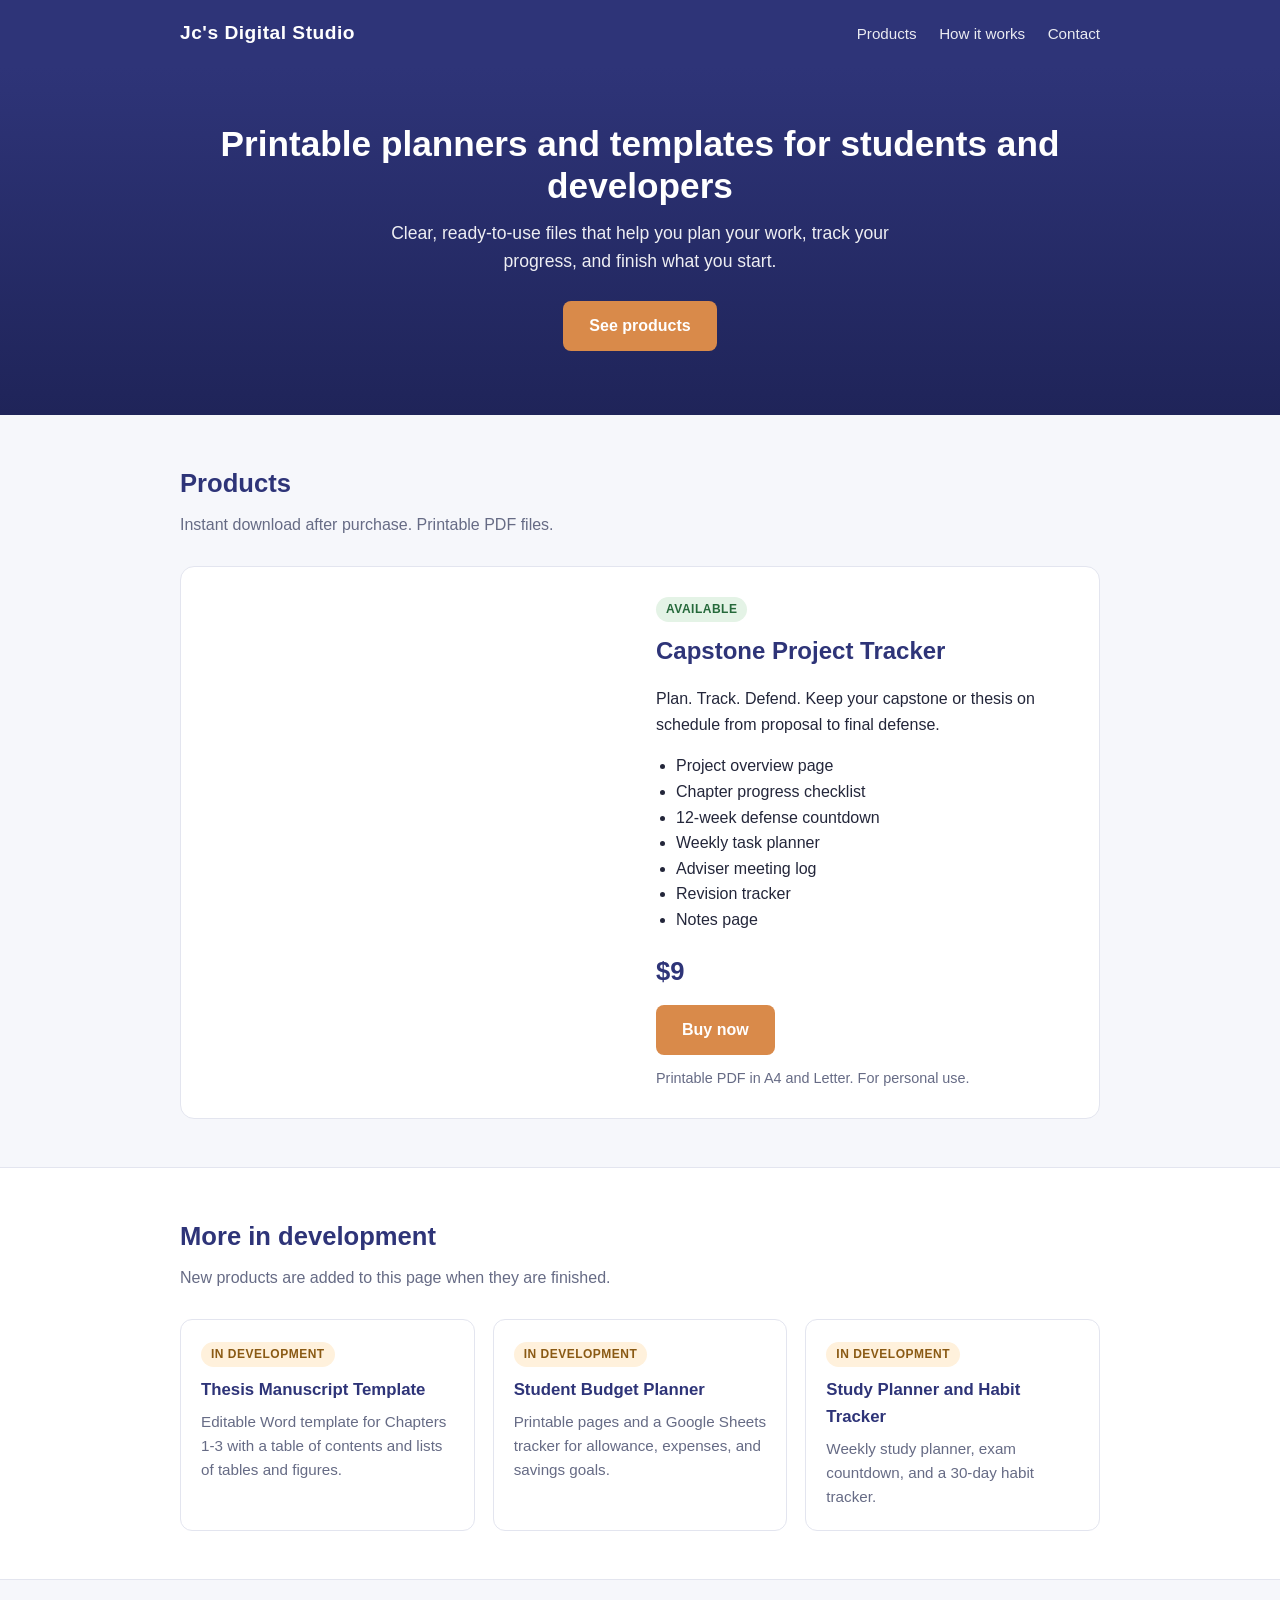
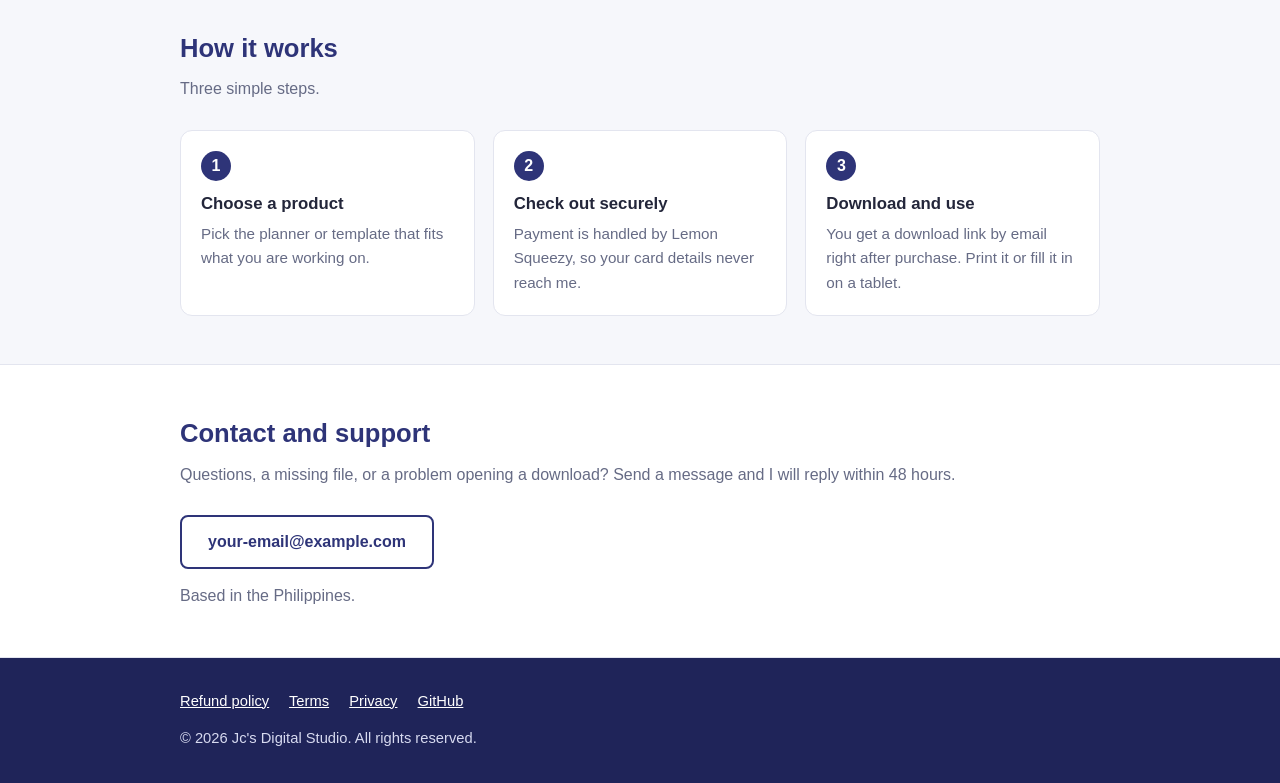
==== Index.html @ c4e35589 "Add initial HTML structure for website This is the initial commit of the Index.html file, which incl" ====
<!DOCTYPE html>
<html lang="en">
<head>
<meta charset="utf-8">
<meta name="viewport" content="width=device-width, initial-scale=1">
<title>Jc's Digital Studio</title>
<meta name="description" content="Printable planners, trackers, and templates for students and developers.">
<style>
  :root {
    --navy: #2e3478;
    --navy-dark: #1f2459;
    --accent: #d98a4a;
    --bg: #f6f7fb;
    --card: #ffffff;
    --text: #23263a;
    --muted: #666b85;
    --line: #e3e5ef;
  }
  * { box-sizing: border-box; }
  body {
    margin: 0;
    font-family: -apple-system, "Segoe UI", Roboto, Helvetica, Arial, sans-serif;
    color: var(--text);
    background: var(--bg);
    line-height: 1.6;
  }
  a { color: var(--navy); }
  .wrap { max-width: 960px; margin: 0 auto; padding: 0 20px; }
  header { background: var(--navy); color: #fff; }
  header .wrap { display: flex; justify-content: space-between; align-items: center; padding: 18px 20px; flex-wrap: wrap; gap: 10px; }
  header .brand { font-weight: 700; font-size: 1.2rem; letter-spacing: .5px; }
  header nav a { color: #fff; text-decoration: none; margin-left: 18px; font-size: .95rem; opacity: .9; }
  header nav a:hover { opacity: 1; text-decoration: underline; }
  .hero { background: linear-gradient(180deg, var(--navy) 0%, var(--navy-dark) 100%); color: #fff; padding: 56px 0 64px; text-align: center; }
  .hero h1 { margin: 0 0 12px; font-size: 2.2rem; line-height: 1.2; }
  .hero p { margin: 0 auto 26px; max-width: 560px; font-size: 1.1rem; opacity: .92; }
  .btn { display: inline-block; background: var(--accent); color: #fff; text-decoration: none; padding: 12px 26px; border-radius: 8px; font-weight: 600; }
  .btn:hover { filter: brightness(1.08); }
  .btn.outline { background: transparent; border: 2px solid var(--navy); color: var(--navy); }
  section { padding: 48px 0; }
  h2 { margin: 0 0 8px; font-size: 1.6rem; color: var(--navy); }
  .sub { color: var(--muted); margin: 0 0 28px; }
  .featured { display: grid; grid-template-columns: 1fr 1fr; gap: 32px; background: var(--card); border: 1px solid var(--line); border-radius: 14px; padding: 28px; align-items: center; }
  .featured img { width: 100%; max-width: 320px; border-radius: 10px; border: 1px solid var(--line); display: block; margin: 0 auto; }
  .badge { display: inline-block; font-size: .75rem; font-weight: 700; letter-spacing: .5px; text-transform: uppercase; padding: 3px 10px; border-radius: 99px; background: #e4f3e6; color: #25693a; margin-bottom: 10px; }
  .badge.dev { background: #fff1dc; color: #8a5a14; }
  .featured h3 { margin: 0 0 8px; font-size: 1.5rem; color: var(--navy); }
  .featured ul { padding-left: 20px; margin: 12px 0 18px; }
  .price { font-size: 1.6rem; font-weight: 700; color: var(--navy); margin: 0 0 14px; }
  .grid { display: grid; grid-template-columns: repeat(auto-fit, minmax(210px, 1fr)); gap: 18px; }
  .card { background: var(--card); border: 1px solid var(--line); border-radius: 12px; padding: 20px; }
  .card h3 { margin: 0 0 6px; font-size: 1.05rem; color: var(--navy); }
  .card p { margin: 0; color: var(--muted); font-size: .95rem; }
  .steps { display: grid; grid-template-columns: repeat(auto-fit, minmax(200px, 1fr)); gap: 18px; counter-reset: step; }
  .step { background: var(--card); border: 1px solid var(--line); border-radius: 12px; padding: 20px; }
  .step::before { counter-increment: step; content: counter(step); display: inline-flex; width: 30px; height: 30px; align-items: center; justify-content: center; border-radius: 50%; background: var(--navy); color: #fff; font-weight: 700; margin-bottom: 10px; }
  .step h3 { margin: 0 0 4px; font-size: 1.05rem; }
  .step p { margin: 0; color: var(--muted); font-size: .95rem; }
  .alt { background: #fff; border-top: 1px solid var(--line); border-bottom: 1px solid var(--line); }
  footer { background: var(--navy-dark); color: #d7daf0; padding: 32px 0; font-size: .92rem; }
  footer a { color: #fff; }
  footer .links a { margin-right: 16px; }
  @media (max-width: 720px) {
    .featured { grid-template-columns: 1fr; padding: 20px; }
    .hero h1 { font-size: 1.7rem; }
  }
</style>
</head>
<body>

<header>
  <div class="wrap">
    <div class="brand">Jc's Digital Studio</div>
    <nav>
      <a href="#products">Products</a>
      <a href="#how">How it works</a>
      <a href="#contact">Contact</a>
    </nav>
  </div>
</header>

<div class="hero">
  <div class="wrap">
    <h1>Printable planners and templates for students and developers</h1>
    <p>Clear, ready-to-use files that help you plan your work, track your progress, and finish what you start.</p>
    <a class="btn" href="#products">See products</a>
  </div>
</div>

<section id="products">
  <div class="wrap">
    <h2>Products</h2>
    <p class="sub">Instant download after purchase. Printable PDF files.</p>

    <div class="featured">
      <div>
        <!-- Replace previews/capstone-cover.png with your exported cover image -->
        <img src="previews/capstone-cover.png" alt="Capstone Project Tracker cover" onerror="this.style.display='none'">
      </div>
      <div>
        <span class="badge">Available</span>
        <h3>Capstone Project Tracker</h3>
        <p>Plan. Track. Defend. Keep your capstone or thesis on schedule from proposal to final defense.</p>
        <ul>
          <li>Project overview page</li>
          <li>Chapter progress checklist</li>
          <li>12-week defense countdown</li>
          <li>Weekly task planner</li>
          <li>Adviser meeting log</li>
          <li>Revision tracker</li>
          <li>Notes page</li>
        </ul>
        <p class="price">$9</p>
        <!-- Replace # with your Lemon Squeezy product link after your store is activated -->
        <a class="btn" href="#" id="buy-capstone">Buy now</a>
        <p style="margin:12px 0 0;color:var(--muted);font-size:.9rem;">Printable PDF in A4 and Letter. For personal use.</p>
      </div>
    </div>
  </div>
</section>

<section class="alt">
  <div class="wrap">
    <h2>More in development</h2>
    <p class="sub">New products are added to this page when they are finished.</p>
    <div class="grid">
      <div class="card">
        <span class="badge dev">In development</span>
        <h3>Thesis Manuscript Template</h3>
        <p>Editable Word template for Chapters 1-3 with a table of contents and lists of tables and figures.</p>
      </div>
      <div class="card">
        <span class="badge dev">In development</span>
        <h3>Student Budget Planner</h3>
        <p>Printable pages and a Google Sheets tracker for allowance, expenses, and savings goals.</p>
      </div>
      <div class="card">
        <span class="badge dev">In development</span>
        <h3>Study Planner and Habit Tracker</h3>
        <p>Weekly study planner, exam countdown, and a 30-day habit tracker.</p>
      </div>
    </div>
  </div>
</section>

<section id="how">
  <div class="wrap">
    <h2>How it works</h2>
    <p class="sub">Three simple steps.</p>
    <div class="steps">
      <div class="step"><h3>Choose a product</h3><p>Pick the planner or template that fits what you are working on.</p></div>
      <div class="step"><h3>Check out securely</h3><p>Payment is handled by Lemon Squeezy, so your card details never reach me.</p></div>
      <div class="step"><h3>Download and use</h3><p>You get a download link by email right after purchase. Print it or fill it in on a tablet.</p></div>
    </div>
  </div>
</section>

<section class="alt" id="contact">
  <div class="wrap">
    <h2>Contact and support</h2>
    <p class="sub">Questions, a missing file, or a problem opening a download? Send a message and I will reply within 48 hours.</p>
    <!-- Replace with your real email address -->
    <a class="btn outline" href="mailto:your-email@example.com">your-email@example.com</a>
    <p style="margin:14px 0 0;color:var(--muted);">Based in the Philippines.</p>
  </div>
</section>

<footer>
  <div class="wrap">
    <div class="links">
      <a href="https://github.com/Jcsumugat/Jc-s-Digital-Studio/blob/main/policies/refund-policy.md">Refund policy</a>
      <a href="https://github.com/Jcsumugat/Jc-s-Digital-Studio/blob/main/policies/terms.md">Terms</a>
      <a href="https://github.com/Jcsumugat/Jc-s-Digital-Studio/blob/main/policies/privacy.md">Privacy</a>
      <a href="https://github.com/Jcsumugat/Jc-s-Digital-Studio">GitHub</a>
    </div>
    <p style="margin:14px 0 0;">&copy; 2026 Jc's Digital Studio. All rights reserved.</p>
  </div>
</footer>

</body>
</html>
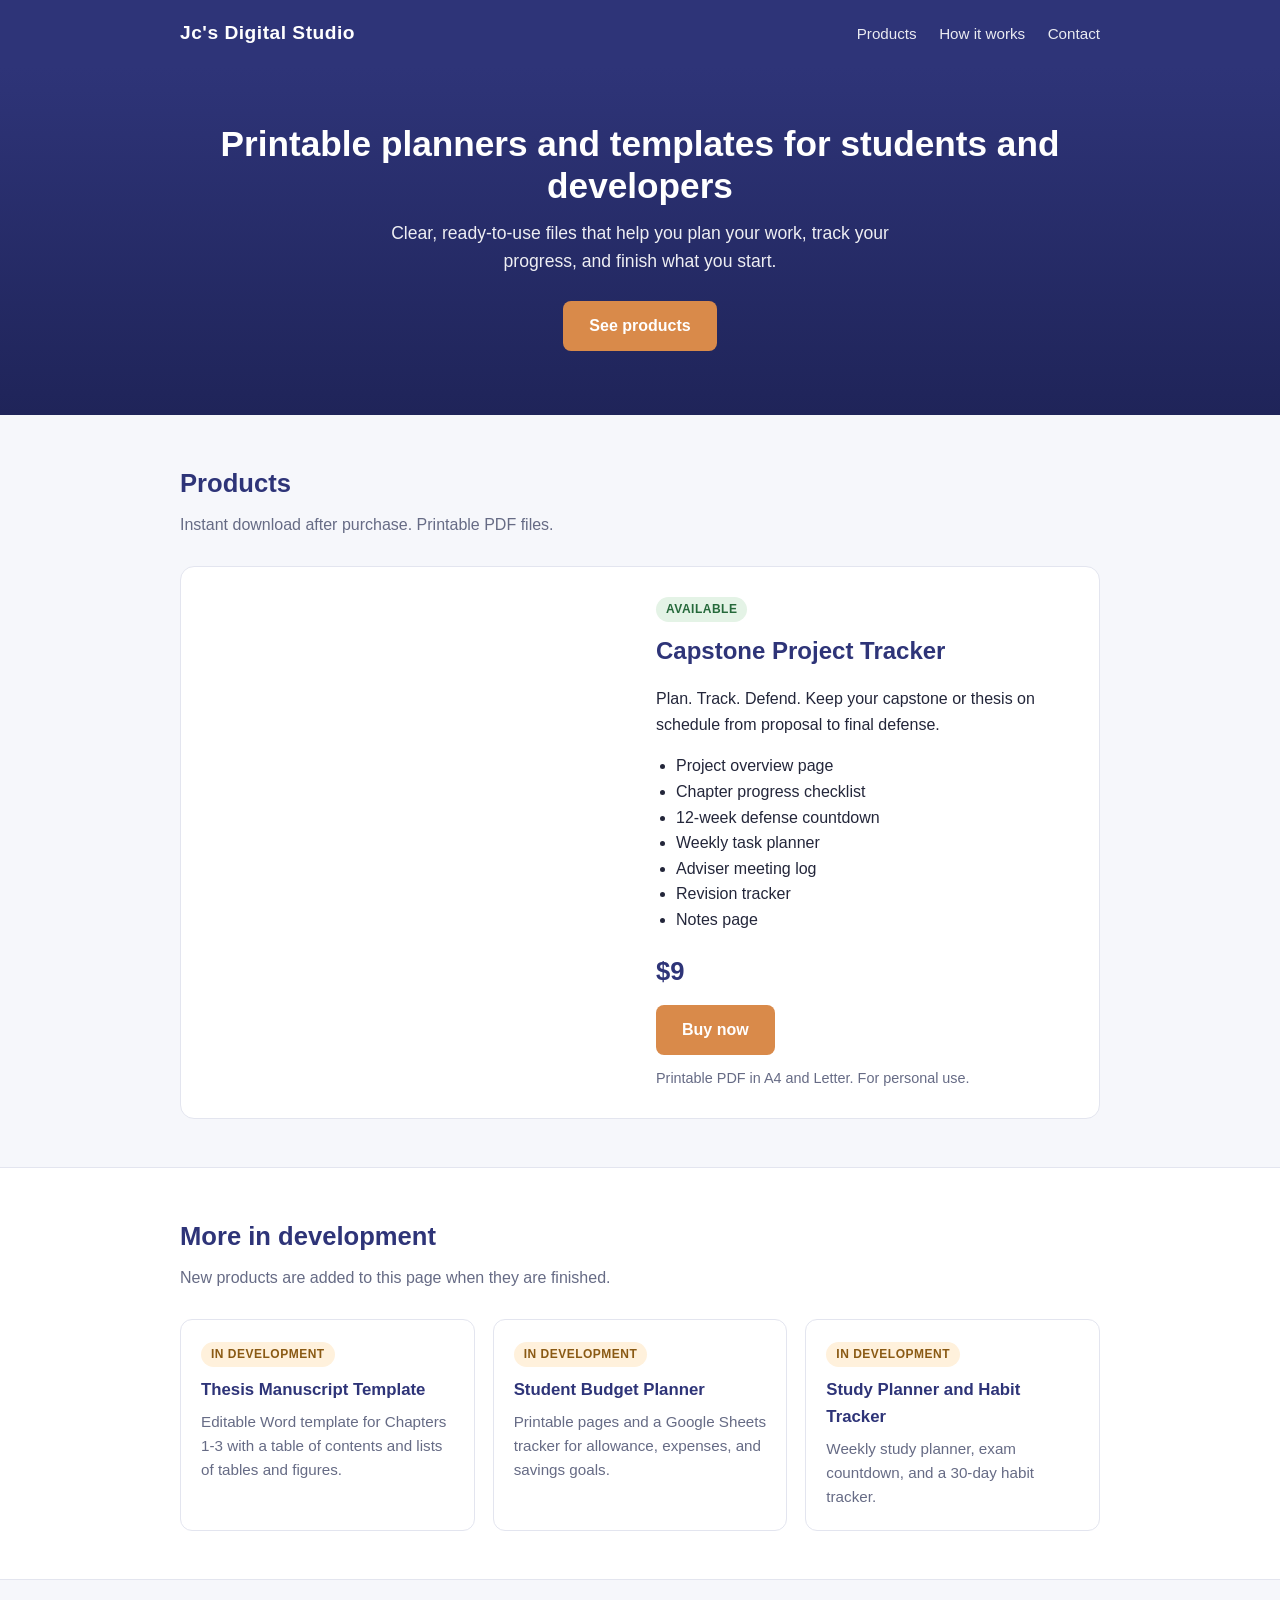
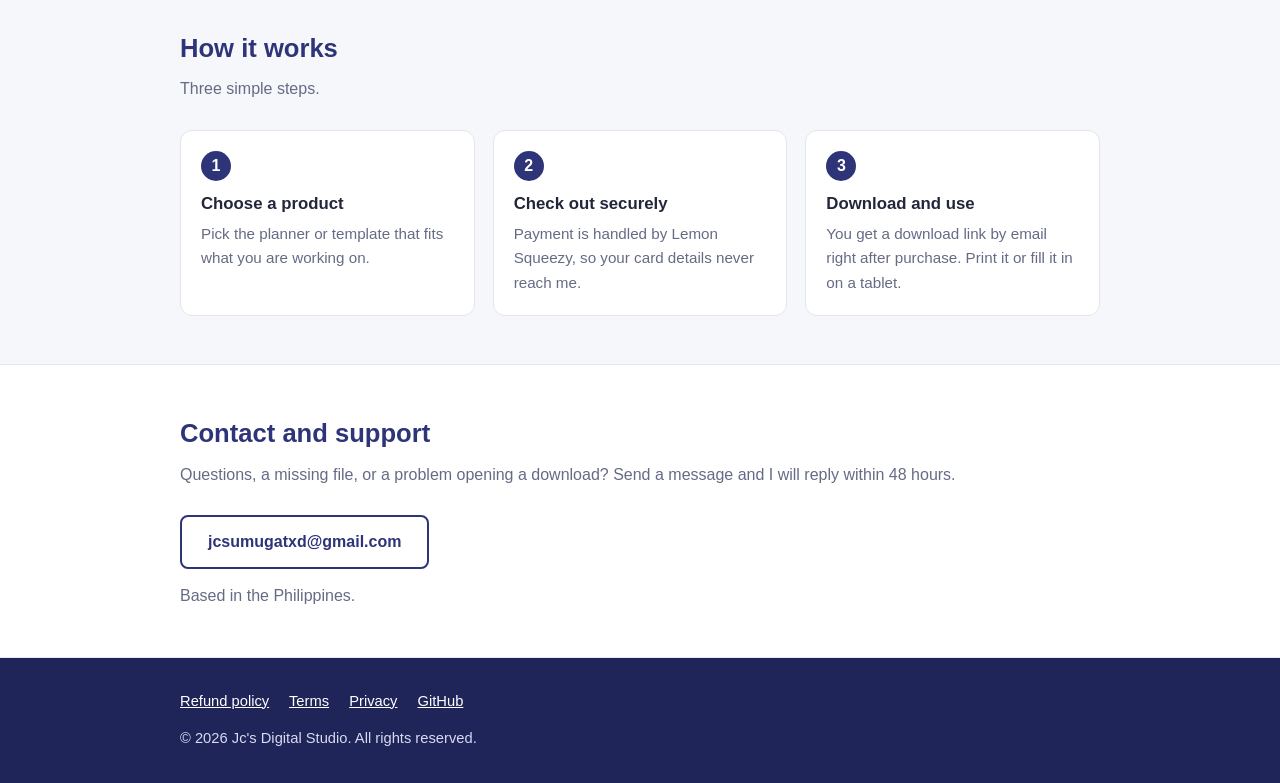
==== commit d6346f21: "Update Index.html" ====
--- a/Index.html
+++ b/Index.html
@@ -160,7 +160,7 @@
     <h2>Contact and support</h2>
     <p class="sub">Questions, a missing file, or a problem opening a download? Send a message and I will reply within 48 hours.</p>
     <!-- Replace with your real email address -->
-    <a class="btn outline" href="mailto:your-email@example.com">your-email@example.com</a>
+    <a class="btn outline" href="mailto:jcsumugatxd@gmail.com">jcsumugatxd@gmail.com</a>
     <p style="margin:14px 0 0;color:var(--muted);">Based in the Philippines.</p>
   </div>
 </section>
